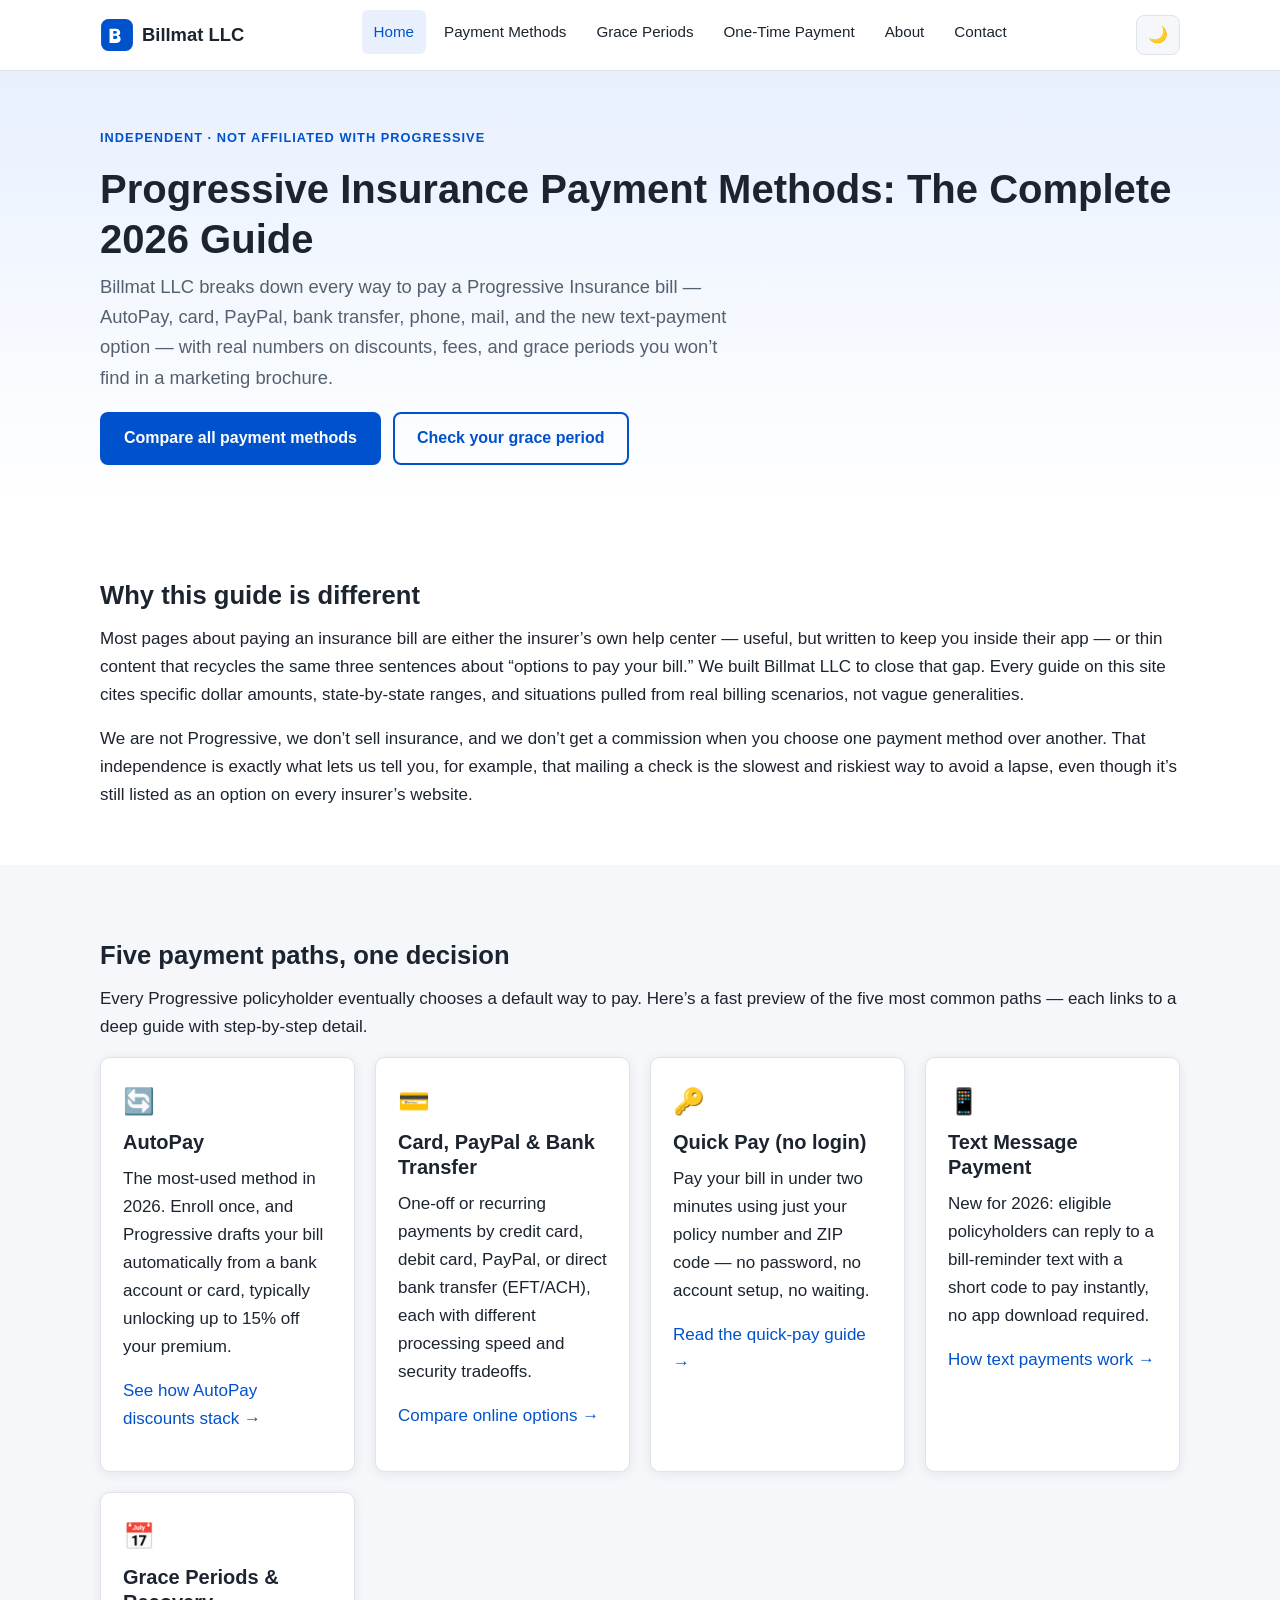
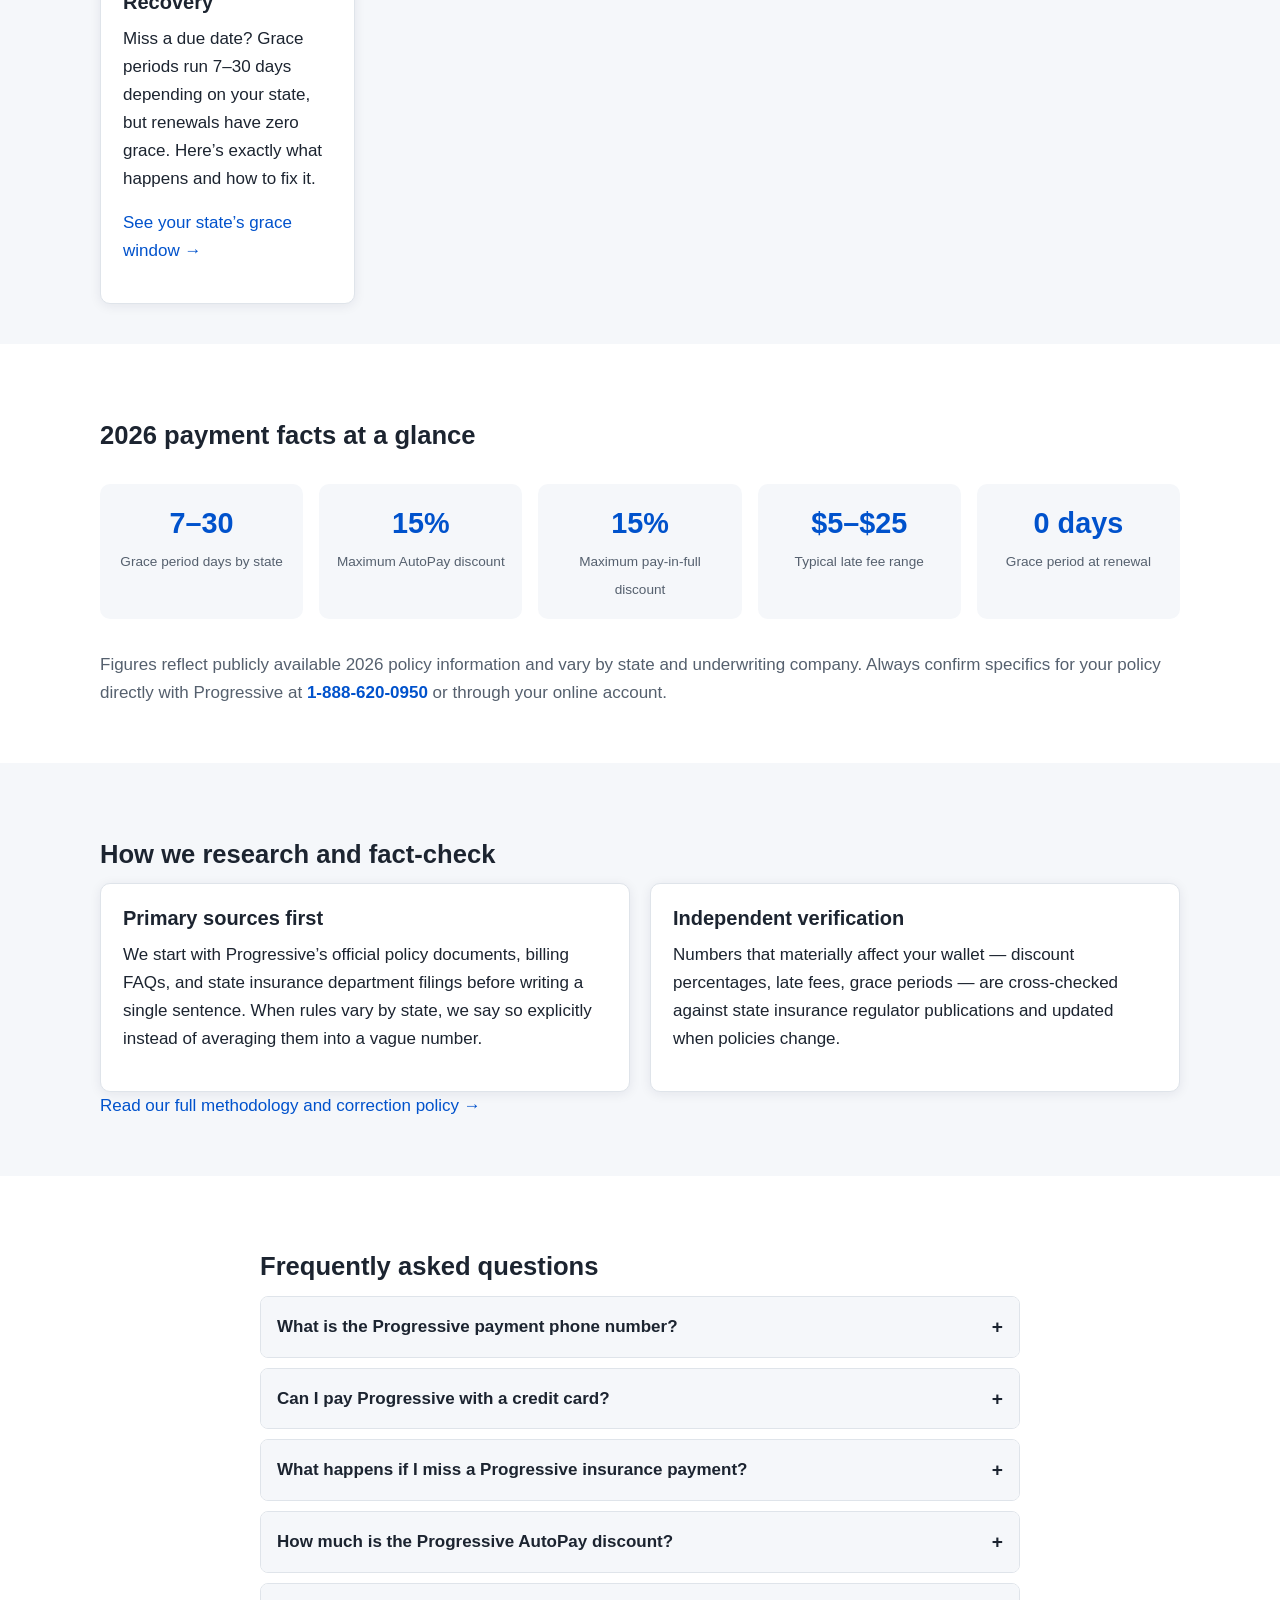
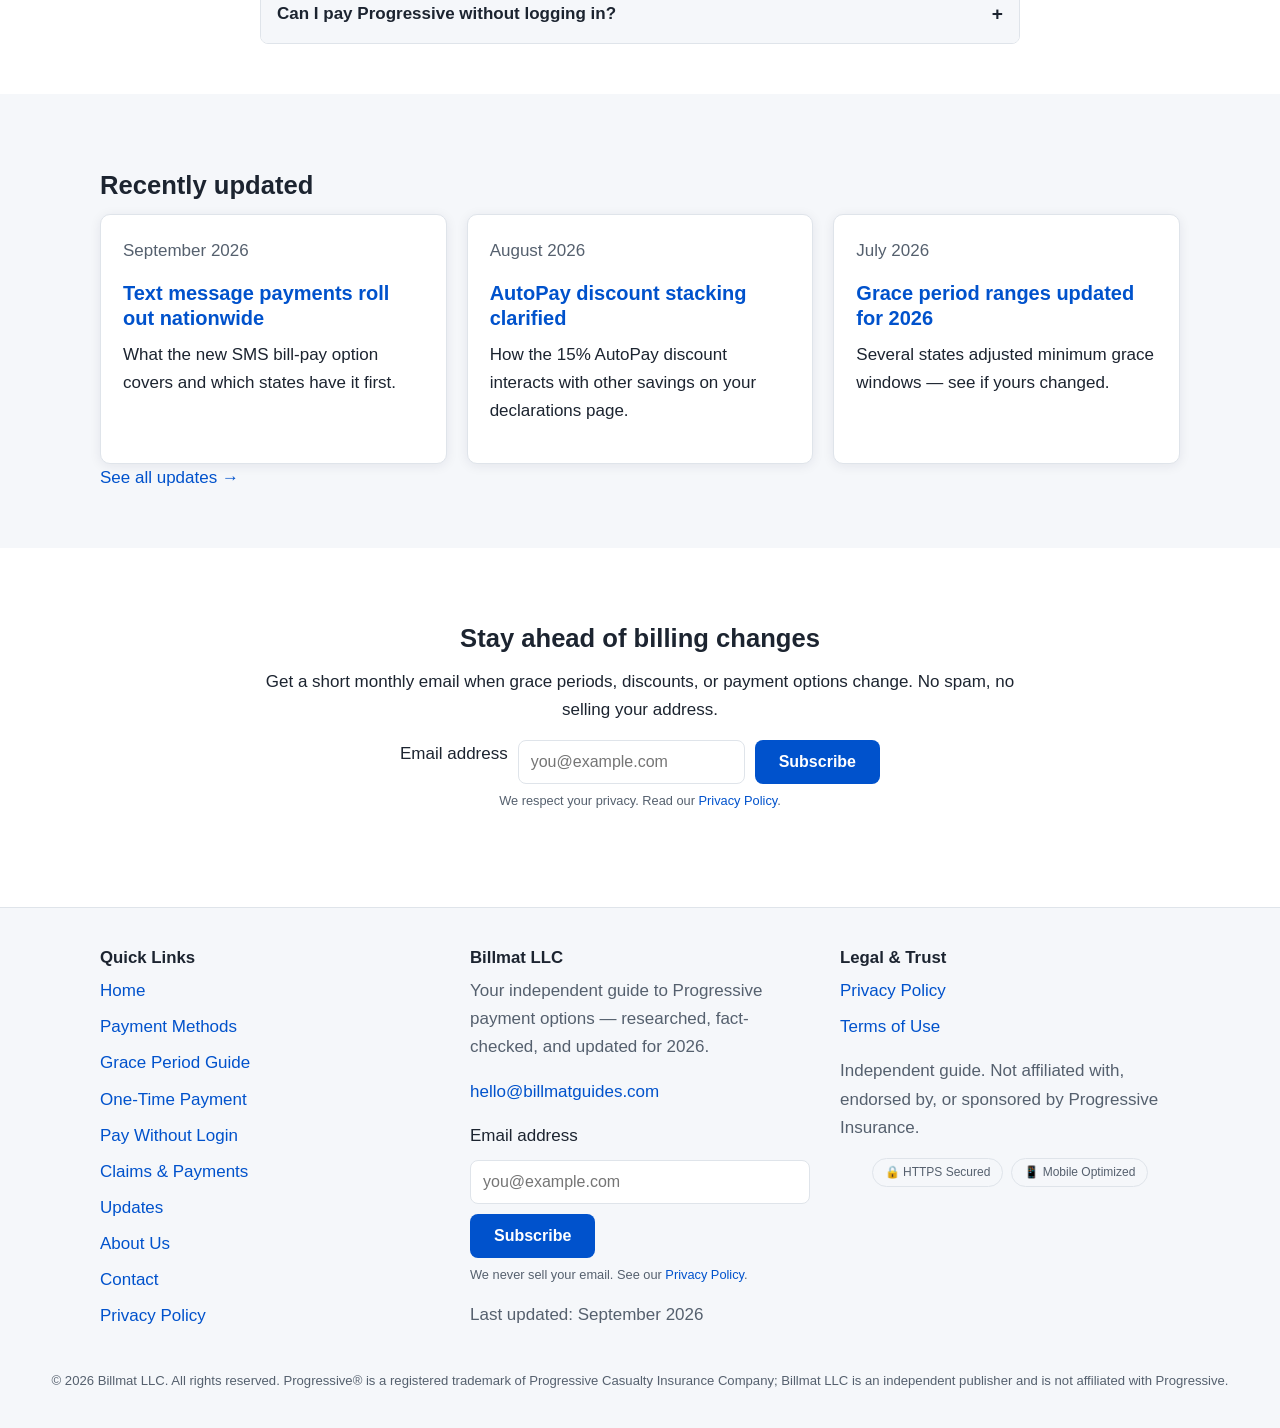
==== index.html @ 4167ed60 "Add complete 10-page Billmat LLC static site with SEO, schema, and interactive tools Co-authored-by:" ====
<!doctype html>
<html lang="en">
<head>
  <meta charset="utf-8">
  <meta name="viewport" content="width=device-width, initial-scale=1">
  <title>Progressive Insurance Payment Methods: Complete 2026 Guide | Billmat LLC</title>
  <meta name="description" content="Independent, fact-checked guide to every way to pay Progressive Insurance: AutoPay, card, PayPal, bank transfer, phone, mail, and text payments.">
  <link rel="canonical" href="https://www.billmatguides.com/">
  <link rel="icon" href="favicon.svg" type="image/svg+xml">
  <meta property="og:title" content="Progressive Insurance Payment Methods: Complete 2026 Guide | Billmat LLC">
  <meta property="og:description" content="Independent, fact-checked guide to every way to pay Progressive Insurance: AutoPay, card, PayPal, bank transfer, phone, mail, and text payments.">
  <meta property="og:type" content="website">
  <meta property="og:url" content="https://www.billmatguides.com/">
  <meta name="twitter:card" content="summary">
  <link rel="stylesheet" href="css/style.css">
  <script type="application/ld+json">
{
  "@context": "https://schema.org",
  "@type": "Organization",
  "name": "Billmat LLC",
  "url": "https://www.billmatguides.com/",
  "logo": "https://www.billmatguides.com/images/logo.svg",
  "description": "Billmat LLC publishes independent, fact-checked guides to Progressive Insurance payment methods, grace periods, and billing policy.",
  "sameAs": []
}
</script>
<script type="application/ld+json">
{
  "@context": "https://schema.org",
  "@type": "WebSite",
  "name": "Billmat LLC Progressive Payment Guides",
  "url": "https://www.billmatguides.com/"
}
</script>
</head>
<body><a class="skip-link" href="#main">Skip to main content</a>
  <header class="site-header">
    <div class="nav-wrap">
      <a class="brand" href="index.html">
        <img class="logo-mark" src="images/logo.svg" alt="Billmat LLC logo" width="34" height="34">
        Billmat LLC
      </a>
      <input type="checkbox" id="nav-toggle">
      <label for="nav-toggle" class="nav-toggle-label" aria-label="Toggle navigation"><span></span></label>
      <nav class="primary-nav" aria-label="Primary">
        <ul>
            <li><a href="index.html" aria-current="page">Home</a></li>
            <li><a href="payment-methods.html">Payment Methods</a></li>
            <li><a href="grace-periods.html">Grace Periods</a></li>
            <li><a href="one-time-payment.html">One-Time Payment</a></li>
            <li><a href="about-us.html">About</a></li>
            <li><a href="contact-us.html">Contact</a></li>
        </ul>
      </nav>
      <div class="nav-actions">
        <button id="theme-toggle" class="theme-toggle" aria-pressed="false" aria-label="Toggle dark mode">🌙</button>
      </div>
    </div>
  </header>
  <main id="main">
    <section class="hero">
      <div class="container">
        <p class="eyebrow">Independent &middot; Not affiliated with Progressive</p>
        <h1>Progressive Insurance Payment Methods: The Complete 2026 Guide</h1>
        <p class="lede">Billmat LLC breaks down every way to pay a Progressive Insurance bill &mdash; AutoPay, card, PayPal, bank transfer, phone, mail, and the new text-payment option &mdash; with real numbers on discounts, fees, and grace periods you won&rsquo;t find in a marketing brochure.</p>
        <div class="hero-ctas">
          <a class="btn btn-primary" href="payment-methods.html">Compare all payment methods</a>
          <a class="btn btn-outline" href="grace-periods.html">Check your grace period</a>
        </div>
      </div>
    </section>

    <section>
      <div class="container">
        <h2>Why this guide is different</h2>
        <p>Most pages about paying an insurance bill are either the insurer&rsquo;s own help center &mdash; useful, but written to keep you inside their app &mdash; or thin content that recycles the same three sentences about &ldquo;options to pay your bill.&rdquo; We built Billmat LLC to close that gap. Every guide on this site cites specific dollar amounts, state-by-state ranges, and situations pulled from real billing scenarios, not vague generalities.</p>
        <p>We are not Progressive, we don&rsquo;t sell insurance, and we don&rsquo;t get a commission when you choose one payment method over another. That independence is exactly what lets us tell you, for example, that mailing a check is the slowest and riskiest way to avoid a lapse, even though it&rsquo;s still listed as an option on every insurer&rsquo;s website.</p>
      </div>
    </section>

    <section class="alt">
      <div class="container">
        <h2>Five payment paths, one decision</h2>
        <p>Every Progressive policyholder eventually chooses a default way to pay. Here&rsquo;s a fast preview of the five most common paths &mdash; each links to a deep guide with step-by-step detail.</p>
        <div class="grid grid-3">
          <div class="card">
            <div class="icon">🔄</div>
            <h3>AutoPay</h3>
            <p>The most-used method in 2026. Enroll once, and Progressive drafts your bill automatically from a bank account or card, typically unlocking up to 15% off your premium.</p>
            <p><a href="payment-methods.html#autopay">See how AutoPay discounts stack &rarr;</a></p>
          </div>
          <div class="card">
            <div class="icon">💳</div>
            <h3>Card, PayPal &amp; Bank Transfer</h3>
            <p>One-off or recurring payments by credit card, debit card, PayPal, or direct bank transfer (EFT/ACH), each with different processing speed and security tradeoffs.</p>
            <p><a href="payment-methods.html#online">Compare online options &rarr;</a></p>
          </div>
          <div class="card">
            <div class="icon">🔑</div>
            <h3>Quick Pay (no login)</h3>
            <p>Pay your bill in under two minutes using just your policy number and ZIP code &mdash; no password, no account setup, no waiting.</p>
            <p><a href="pay-without-login.html">Read the quick-pay guide &rarr;</a></p>
          </div>
          <div class="card">
            <div class="icon">📱</div>
            <h3>Text Message Payment</h3>
            <p>New for 2026: eligible policyholders can reply to a bill-reminder text with a short code to pay instantly, no app download required.</p>
            <p><a href="payment-methods.html#text-payment">How text payments work &rarr;</a></p>
          </div>
          <div class="card">
            <div class="icon">📅</div>
            <h3>Grace Periods &amp; Recovery</h3>
            <p>Miss a due date? Grace periods run 7&ndash;30 days depending on your state, but renewals have zero grace. Here&rsquo;s exactly what happens and how to fix it.</p>
            <p><a href="grace-periods.html">See your state&rsquo;s grace window &rarr;</a></p>
          </div>
        </div>
      </div>
    </section>

    <section>
      <div class="container">
        <h2>2026 payment facts at a glance</h2>
        <div class="stats-strip">
          <div class="stat"><span class="num">7&ndash;30</span><span class="label">Grace period days by state</span></div>
          <div class="stat"><span class="num">15%</span><span class="label">Maximum AutoPay discount</span></div>
          <div class="stat"><span class="num">15%</span><span class="label">Maximum pay-in-full discount</span></div>
          <div class="stat"><span class="num">$5&ndash;$25</span><span class="label">Typical late fee range</span></div>
          <div class="stat"><span class="num">0 days</span><span class="label">Grace period at renewal</span></div>
        </div>
        <p class="text-muted">Figures reflect publicly available 2026 policy information and vary by state and underwriting company. Always confirm specifics for your policy directly with Progressive at <span class="phone-cta">1-888-620-0950</span> or through your online account.</p>
      </div>
    </section>

    <section class="alt">
      <div class="container">
        <h2>How we research and fact-check</h2>
        <div class="grid grid-2">
          <div class="card">
            <h3>Primary sources first</h3>
            <p>We start with Progressive&rsquo;s official policy documents, billing FAQs, and state insurance department filings before writing a single sentence. When rules vary by state, we say so explicitly instead of averaging them into a vague number.</p>
          </div>
          <div class="card">
            <h3>Independent verification</h3>
            <p>Numbers that materially affect your wallet &mdash; discount percentages, late fees, grace periods &mdash; are cross-checked against state insurance regulator publications and updated when policies change.</p>
          </div>
        </div>
        <p><a href="about-us.html">Read our full methodology and correction policy &rarr;</a></p>
      </div>
    </section>

    <section>
      <div class="container prose">
        <h2>Frequently asked questions</h2>
        <div class="faq-accordion">
          <details class="accordion-item">
            <summary>What is the Progressive payment phone number?</summary>
            <div class="accordion-body"><p>You can pay by phone using Progressive&rsquo;s automated system or a live agent at <span class="phone-cta">1-888-620-0950</span>, available 24/7 for automated payments. Have your policy number and payment method ready.</p></div>
          </details>
          <details class="accordion-item">
            <summary>Can I pay Progressive with a credit card?</summary>
            <div class="accordion-body"><p>Yes. Progressive accepts credit card, debit card, PayPal, and direct bank transfer online, through the mobile app, or by phone. See our <a href="payment-methods.html">full payment methods guide</a> for processing times and any fees.</p></div>
          </details>
          <details class="accordion-item">
            <summary>What happens if I miss a Progressive insurance payment?</summary>
            <div class="accordion-body"><p>You enter a grace period that ranges from 7 to 30 days depending on your state. If you pay before it ends, your coverage continues uninterrupted. If not, your policy can be cancelled and you may owe a reinstatement fee. Full detail is in our <a href="grace-periods.html">grace period guide</a>.</p></div>
          </details>
          <details class="accordion-item">
            <summary>How much is the Progressive AutoPay discount?</summary>
            <div class="accordion-body"><p>AutoPay can save up to 15% depending on your state and policy, and it can stack with other administrative discounts. See the <a href="payment-methods.html#autopay">AutoPay section</a> of our payment methods guide for a full breakdown.</p></div>
          </details>
          <details class="accordion-item">
            <summary>Can I pay Progressive without logging in?</summary>
            <div class="accordion-body"><p>Yes &mdash; Progressive&rsquo;s Quick Pay tool lets you pay with just your policy number and ZIP code. We cover the exact steps, security considerations, and when to use it instead of your full account in our <a href="pay-without-login.html">quick pay guide</a>.</p></div>
          </details>
        </div>
      </div>
    </section>

    <section class="alt">
      <div class="container">
        <h2>Recently updated</h2>
        <div class="grid grid-3">
          <div class="card">
            <p class="text-muted">September 2026</p>
            <h3><a href="updates.html#text-payments">Text message payments roll out nationwide</a></h3>
            <p>What the new SMS bill-pay option covers and which states have it first.</p>
          </div>
          <div class="card">
            <p class="text-muted">August 2026</p>
            <h3><a href="updates.html#autopay-stacking">AutoPay discount stacking clarified</a></h3>
            <p>How the 15% AutoPay discount interacts with other savings on your declarations page.</p>
          </div>
          <div class="card">
            <p class="text-muted">July 2026</p>
            <h3><a href="updates.html#grace-period-2026">Grace period ranges updated for 2026</a></h3>
            <p>Several states adjusted minimum grace windows &mdash; see if yours changed.</p>
          </div>
        </div>
        <p><a href="updates.html">See all updates &rarr;</a></p>
      </div>
    </section>

    <section>
      <div class="container prose center">
        <h2>Stay ahead of billing changes</h2>
        <p>Get a short monthly email when grace periods, discounts, or payment options change. No spam, no selling your address.</p>
        <form class="newsletter-form center" data-noop-form style="margin: 0 auto; justify-content:center;" aria-label="Newsletter signup">
          <label class="visually-hidden" for="main-email">Email address</label>
          <input type="email" id="main-email" name="email" placeholder="you@example.com" required>
          <button type="submit" class="btn btn-primary">Subscribe</button>
        </form>
        <p class="form-success" role="status">Thanks &mdash; check your inbox to confirm your subscription.</p>
        <p class="form-note">We respect your privacy. Read our <a href="privacy-policy.html">Privacy Policy</a>.</p>
      </div>
    </section>
  </main>
  <footer class="site-footer">
    <div class="footer-grid">
      <div>
        <h4>Quick Links</h4>
        <ul>
          <li><a href="index.html">Home</a></li>
          <li><a href="payment-methods.html">Payment Methods</a></li>
          <li><a href="grace-periods.html">Grace Period Guide</a></li>
          <li><a href="one-time-payment.html">One-Time Payment</a></li>
          <li><a href="pay-without-login.html">Pay Without Login</a></li>
          <li><a href="claims-and-payments.html">Claims &amp; Payments</a></li>
          <li><a href="updates.html">Updates</a></li>
          <li><a href="about-us.html">About Us</a></li>
          <li><a href="contact-us.html">Contact</a></li>
          <li><a href="privacy-policy.html">Privacy Policy</a></li>
        </ul>
      </div>
      <div>
        <h4>Billmat LLC</h4>
        <p class="text-muted">Your independent guide to Progressive payment options — researched, fact-checked, and updated for 2026.</p>
        <p><a href="mailto:hello@billmatguides.com">hello@billmatguides.com</a></p>
        <form class="newsletter-form" data-noop-form aria-label="Newsletter signup">
          <label class="visually-hidden" for="footer-email">Email address</label>
          <input type="email" id="footer-email" name="email" placeholder="you@example.com" required>
          <button type="submit" class="btn btn-primary">Subscribe</button>
        </form>
        <p class="form-note">We never sell your email. See our <a href="privacy-policy.html">Privacy Policy</a>.</p>
        <p class="text-muted" style="margin-top:10px;">Last updated: September 2026</p>
      </div>
      <div>
        <h4>Legal &amp; Trust</h4>
        <ul>
          <li><a href="privacy-policy.html">Privacy Policy</a></li>
          <li><a href="privacy-policy.html#terms">Terms of Use</a></li>
        </ul>
        <p class="text-muted">Independent guide. Not affiliated with, endorsed by, or sponsored by Progressive Insurance.</p>
        <div class="badges">
          <span class="badge-pill">🔒 HTTPS Secured</span>
          <span class="badge-pill">📱 Mobile Optimized</span>
        </div>
      </div>
    </div>
    <p class="footer-bottom">© <span data-current-year>2026</span> Billmat LLC. All rights reserved. Progressive® is a registered trademark of Progressive Casualty Insurance Company; Billmat LLC is an independent publisher and is not affiliated with Progressive.</p>
  </footer>
  <button id="back-to-top" aria-label="Back to top">↑</button>
  <script src="js/main.js"></script>
</body>
</html>
---- css/style.css ----
/* =========================================================
   Billmat LLC — Progressive Payment Guides
   Shared stylesheet for all pages.
   ========================================================= */

:root {
  --color-primary: #0052CC;
  --color-primary-dark: #003d99;
  --color-primary-light: #e8f0fe;
  --color-text: #1c2430;
  --color-text-muted: #55606e;
  --color-border: #dfe4ea;
  --color-bg: #ffffff;
  --color-bg-alt: #f5f7fa;
  --color-success: #1a7f37;
  --color-warning: #b25e00;
  --color-danger: #c9302c;
  --font-body: 'Segoe UI', 'Helvetica Neue', Arial, sans-serif;
  --max-width: 800px;
  --radius: 10px;
  --shadow: 0 2px 12px rgba(20, 30, 60, 0.08);
}

[data-theme="dark"] {
  --color-text: #eef1f5;
  --color-text-muted: #b7c0cc;
  --color-border: #2e3947;
  --color-bg: #10161f;
  --color-bg-alt: #182230;
  --color-primary-light: #17253f;
}

* { box-sizing: border-box; }

html { scroll-behavior: smooth; }

body {
  margin: 0;
  font-family: var(--font-body);
  color: var(--color-text);
  background: var(--color-bg);
  line-height: 1.65;
  font-size: 17px;
  transition: background 0.2s ease, color 0.2s ease;
}

img, svg { max-width: 100%; display: block; }

a { color: var(--color-primary); text-decoration: none; }
a:hover { text-decoration: underline; }

h1, h2, h3, h4, h5, h6 {
  line-height: 1.25;
  font-weight: 700;
  color: var(--color-text);
}
h1 { font-size: clamp(1.8rem, 4vw, 2.5rem); margin: 0 0 0.5rem; }
h2 { font-size: 1.6rem; margin: 2.2rem 0 0.8rem; }
h3 { font-size: 1.25rem; margin: 1.6rem 0 0.6rem; }
h4 { font-size: 1.05rem; margin: 1.2rem 0 0.5rem; }

p { margin: 0 0 1rem; }
ul, ol { margin: 0 0 1rem; padding-left: 1.4rem; }
li { margin-bottom: 0.35rem; }

.container {
  width: 100%;
  max-width: 1120px;
  margin: 0 auto;
  padding: 0 20px;
}

.prose {
  max-width: var(--max-width);
  margin: 0 auto;
}

/* Skip link */
.skip-link {
  position: absolute;
  left: -999px;
  top: 0;
  background: var(--color-primary);
  color: #fff;
  padding: 10px 16px;
  z-index: 1000;
}
.skip-link:focus { left: 10px; top: 10px; }

/* ---------- Header ---------- */
header.site-header {
  position: sticky;
  top: 0;
  z-index: 100;
  background: var(--color-bg);
  border-bottom: 1px solid var(--color-border);
}
.nav-wrap {
  display: flex;
  align-items: center;
  justify-content: space-between;
  padding: 10px 20px;
  max-width: 1120px;
  margin: 0 auto;
  gap: 16px;
}
.brand {
  display: flex;
  align-items: center;
  gap: 8px;
  font-weight: 800;
  font-size: 1.15rem;
  color: var(--color-text);
}
.brand:hover { text-decoration: none; }
.brand .logo-mark {
  width: 34px;
  height: 34px;
}

nav.primary-nav ul {
  list-style: none;
  display: flex;
  gap: 6px;
  margin: 0;
  padding: 0;
  flex-wrap: wrap;
}
nav.primary-nav a {
  display: inline-block;
  padding: 10px 12px;
  min-height: 44px;
  line-height: 24px;
  color: var(--color-text);
  border-radius: 6px;
  font-size: 0.95rem;
}
nav.primary-nav a:hover, nav.primary-nav a[aria-current="page"] {
  background: var(--color-primary-light);
  color: var(--color-primary);
  text-decoration: none;
}
.nav-actions { display: flex; align-items: center; gap: 10px; }

#nav-toggle { display: none; }
.nav-toggle-label {
  display: none;
  cursor: pointer;
  padding: 8px;
  min-height: 44px;
  min-width: 44px;
  align-items: center;
  justify-content: center;
}
.nav-toggle-label span, .nav-toggle-label span::before, .nav-toggle-label span::after {
  content: "";
  display: block;
  width: 24px;
  height: 2px;
  background: var(--color-text);
  position: relative;
  transition: 0.2s;
}
.nav-toggle-label span::before { position: absolute; top: -8px; }
.nav-toggle-label span::after { position: absolute; top: 8px; }

.theme-toggle {
  border: 1px solid var(--color-border);
  background: var(--color-bg-alt);
  border-radius: 8px;
  min-height: 40px;
  min-width: 44px;
  cursor: pointer;
  font-size: 1rem;
}

/* ---------- Buttons ---------- */
.btn {
  display: inline-block;
  min-height: 44px;
  padding: 11px 22px;
  border-radius: 8px;
  font-weight: 600;
  border: 2px solid transparent;
  cursor: pointer;
  font-size: 1rem;
}
.btn-primary { background: var(--color-primary); color: #fff; }
.btn-primary:hover { background: var(--color-primary-dark); text-decoration: none; }
.btn-outline { background: transparent; border-color: var(--color-primary); color: var(--color-primary); }
.btn-outline:hover { background: var(--color-primary-light); text-decoration: none; }
.btn-block { display: block; width: 100%; text-align: center; }

/* ---------- Hero ---------- */
.hero {
  background: linear-gradient(180deg, var(--color-primary-light) 0%, var(--color-bg) 100%);
  padding: 56px 0 40px;
}
.hero .eyebrow {
  text-transform: uppercase;
  letter-spacing: 0.08em;
  font-size: 0.8rem;
  font-weight: 700;
  color: var(--color-primary);
}
.hero p.lede { font-size: 1.15rem; color: var(--color-text-muted); max-width: 640px; }
.hero-ctas { display: flex; gap: 12px; flex-wrap: wrap; margin-top: 1.2rem; }

/* ---------- Cards / Grids ---------- */
.grid { display: grid; gap: 20px; }
.grid-3 { grid-template-columns: repeat(auto-fit, minmax(240px, 1fr)); }
.grid-2 { grid-template-columns: repeat(auto-fit, minmax(300px, 1fr)); }

.card {
  background: var(--color-bg);
  border: 1px solid var(--color-border);
  border-radius: var(--radius);
  padding: 22px;
  box-shadow: var(--shadow);
}
.card h3 { margin-top: 0; }
.card .icon { font-size: 1.6rem; margin-bottom: 8px; }

.stats-strip {
  display: grid;
  grid-template-columns: repeat(auto-fit, minmax(150px, 1fr));
  gap: 16px;
  margin: 2rem 0;
}
.stat { text-align: center; padding: 16px; background: var(--color-bg-alt); border-radius: var(--radius); }
.stat .num { font-size: 1.8rem; font-weight: 800; color: var(--color-primary); display: block; }
.stat .label { font-size: 0.85rem; color: var(--color-text-muted); }

/* ---------- Sections ---------- */
section { padding: 40px 0; }
section.alt { background: var(--color-bg-alt); }

/* ---------- Tables ---------- */
.table-wrap { overflow-x: auto; margin: 1.2rem 0; }
table {
  width: 100%;
  border-collapse: collapse;
  min-width: 560px;
  background: var(--color-bg);
}
th, td {
  border: 1px solid var(--color-border);
  padding: 10px 12px;
  text-align: left;
  vertical-align: top;
}
th {
  background: var(--color-bg-alt);
  cursor: pointer;
  user-select: none;
  position: relative;
}
th.sortable::after { content: " \25C5\25BF"; font-size: 0.7em; color: var(--color-text-muted); }
tbody tr:nth-child(even) { background: var(--color-bg-alt); }

/* ---------- Breadcrumbs ---------- */
.breadcrumbs {
  font-size: 0.85rem;
  color: var(--color-text-muted);
  padding: 14px 0 0;
}
.breadcrumbs a { color: var(--color-text-muted); }
.breadcrumbs .sep { margin: 0 6px; }

/* ---------- Layout with TOC ---------- */
.page-layout {
  display: grid;
  grid-template-columns: 240px 1fr;
  gap: 40px;
  align-items: start;
}
.toc {
  position: sticky;
  top: 90px;
  background: var(--color-bg-alt);
  border: 1px solid var(--color-border);
  border-radius: var(--radius);
  padding: 16px;
  font-size: 0.9rem;
}
.toc h2 { margin-top: 0; font-size: 1rem; }
.toc ul { list-style: none; padding-left: 0; margin: 0; }
.toc li { margin-bottom: 8px; }

@media (max-width: 900px) {
  .page-layout { grid-template-columns: 1fr; }
  .toc { position: static; }
}

/* ---------- FAQ Accordion ---------- */
.accordion-item { border: 1px solid var(--color-border); border-radius: 8px; margin-bottom: 10px; overflow: hidden; }
.accordion-item summary {
  cursor: pointer;
  padding: 14px 16px;
  min-height: 44px;
  font-weight: 600;
  list-style: none;
  display: flex;
  justify-content: space-between;
  align-items: center;
  background: var(--color-bg-alt);
}
.accordion-item summary::-webkit-details-marker { display: none; }
.accordion-item summary::after { content: "+"; font-size: 1.2rem; }
.accordion-item[open] summary::after { content: "\2212"; }
.accordion-item .accordion-body { padding: 14px 16px; }

/* ---------- Calculator ---------- */
.calc-box {
  background: var(--color-bg);
  border: 1px solid var(--color-border);
  border-radius: var(--radius);
  padding: 24px;
  box-shadow: var(--shadow);
}
.calc-box label { display: block; font-weight: 600; margin-bottom: 6px; }
.calc-box input, .calc-box select {
  width: 100%;
  min-height: 44px;
  padding: 8px 10px;
  border: 1px solid var(--color-border);
  border-radius: 8px;
  font-size: 1rem;
  margin-bottom: 16px;
  background: var(--color-bg);
  color: var(--color-text);
}
.calc-results { display: grid; grid-template-columns: repeat(auto-fit, minmax(180px,1fr)); gap: 14px; margin-top: 10px; }
.calc-results .result-card { background: var(--color-primary-light); border-radius: 8px; padding: 14px; }
.calc-results .result-card .amount { font-size: 1.4rem; font-weight: 800; color: var(--color-primary-dark); }
.calc-results .result-card.best { outline: 2px solid var(--color-success); }
.calc-results .result-card .badge { display:inline-block; background: var(--color-success); color:#fff; font-size:0.7rem; padding:2px 8px; border-radius:10px; margin-bottom:6px; }

/* ---------- Decision tree ---------- */
.decision-tree fieldset { border: 1px solid var(--color-border); border-radius: 8px; padding: 14px; margin-bottom: 14px; }
.decision-tree legend { font-weight: 700; padding: 0 6px; }
.decision-tree label { display: flex; gap: 8px; align-items: center; margin-bottom: 8px; font-weight: 400; }
#decision-result { margin-top: 16px; padding: 16px; border-radius: 8px; background: var(--color-primary-light); display: none; }
#decision-result.show { display: block; }

/* ---------- Grace checker ---------- */
#grace-result { margin-top: 14px; padding: 14px; border-radius: 8px; background: var(--color-bg-alt); display:none; }
#grace-result.show { display: block; }

/* ---------- Timeline ---------- */
.timeline { display: flex; flex-wrap: wrap; gap: 12px; margin: 1.5rem 0; }
.timeline .step {
  flex: 1 1 180px;
  background: var(--color-bg-alt);
  border-left: 4px solid var(--color-primary);
  padding: 14px;
  border-radius: 8px;
}
.timeline .step.danger { border-left-color: var(--color-danger); }
.timeline .step.warning { border-left-color: var(--color-warning); }
.timeline .step .step-title { font-weight: 700; margin-bottom: 4px; }

/* ---------- Callouts ---------- */
.callout {
  border-left: 4px solid var(--color-primary);
  background: var(--color-primary-light);
  padding: 14px 16px;
  border-radius: 0 8px 8px 0;
  margin: 1.2rem 0;
}
.callout.warning { border-left-color: var(--color-warning); background: #fdf3e2; }
[data-theme="dark"] .callout.warning { background: #3a2b0f; }
.callout.danger { border-left-color: var(--color-danger); background: #fbe9e7; }
[data-theme="dark"] .callout.danger { background: #3a1a17; }

/* ---------- Related / prev-next ---------- */
.related-articles { margin-top: 3rem; }
.prev-next {
  display: flex;
  justify-content: space-between;
  gap: 16px;
  margin-top: 2.5rem;
  flex-wrap: wrap;
}
.prev-next a {
  flex: 1 1 200px;
  border: 1px solid var(--color-border);
  border-radius: 8px;
  padding: 14px;
}
.prev-next .dir { font-size: 0.8rem; color: var(--color-text-muted); display:block; }

/* ---------- Back to top ---------- */
#back-to-top {
  position: fixed;
  right: 20px;
  bottom: 20px;
  min-width: 44px;
  min-height: 44px;
  border-radius: 50%;
  background: var(--color-primary);
  color: #fff;
  border: none;
  cursor: pointer;
  display: none;
  font-size: 1.2rem;
  box-shadow: var(--shadow);
  z-index: 90;
}
#back-to-top.show { display: block; }

/* ---------- Newsletter ---------- */
.newsletter-form { display: flex; gap: 10px; flex-wrap: wrap; max-width: 480px; }
.newsletter-form input[type="email"] {
  flex: 1 1 220px;
  min-height: 44px;
  padding: 8px 12px;
  border: 1px solid var(--color-border);
  border-radius: 8px;
  font-size: 1rem;
}
.form-note { font-size: 0.8rem; color: var(--color-text-muted); margin-top: 6px; }
.form-success { color: var(--color-success); font-weight: 600; margin-top: 10px; display: none; }
.form-success.show { display: block; }

/* ---------- Contact form ---------- */
.contact-form label { display: block; font-weight: 600; margin-bottom: 6px; margin-top: 14px; }
.contact-form input, .contact-form select, .contact-form textarea {
  width: 100%;
  min-height: 44px;
  padding: 8px 12px;
  border: 1px solid var(--color-border);
  border-radius: 8px;
  font-size: 1rem;
  font-family: inherit;
  background: var(--color-bg);
  color: var(--color-text);
}
.contact-form textarea { min-height: 120px; }

/* ---------- Footer ---------- */
footer.site-footer {
  background: var(--color-bg-alt);
  border-top: 1px solid var(--color-border);
  padding: 40px 0 20px;
  margin-top: 40px;
}
.footer-grid {
  display: grid;
  grid-template-columns: repeat(auto-fit, minmax(220px, 1fr));
  gap: 30px;
  max-width: 1120px;
  margin: 0 auto;
  padding: 0 20px;
}
.footer-grid h4 { margin-top: 0; }
.footer-grid ul { list-style: none; padding: 0; }
.footer-grid li { margin-bottom: 8px; }
.footer-bottom {
  text-align: center;
  font-size: 0.82rem;
  color: var(--color-text-muted);
  margin-top: 24px;
  padding: 0 20px;
}
.badges { display: flex; gap: 8px; justify-content: center; flex-wrap: wrap; margin-top: 10px; }
.badge-pill {
  border: 1px solid var(--color-border);
  border-radius: 999px;
  padding: 4px 12px;
  font-size: 0.75rem;
  color: var(--color-text-muted);
}

/* ---------- Utility ---------- */
.text-muted { color: var(--color-text-muted); }
.mt-0 { margin-top: 0; }
.center { text-align: center; }
.last-updated {
  font-size: 0.85rem;
  color: var(--color-text-muted);
  border: 1px solid var(--color-border);
  border-radius: 6px;
  padding: 6px 10px;
  display: inline-block;
  margin: 0.5rem 0 1.5rem;
}
.phone-cta { font-weight: 700; color: var(--color-primary); white-space: nowrap; }

/* ---------- Responsive nav ---------- */
@media (max-width: 820px) {
  nav.primary-nav {
    position: absolute;
    top: 100%;
    left: 0;
    right: 0;
    background: var(--color-bg);
    border-bottom: 1px solid var(--color-border);
    display: none;
  }
  nav.primary-nav ul { flex-direction: column; padding: 10px 20px; }
  #nav-toggle:checked ~ nav.primary-nav { display: block; }
  .nav-toggle-label { display: flex; }
}

@media (max-width: 600px) {
  .hero-ctas .btn { width: 100%; text-align: center; }
  section { padding: 28px 0; }
}
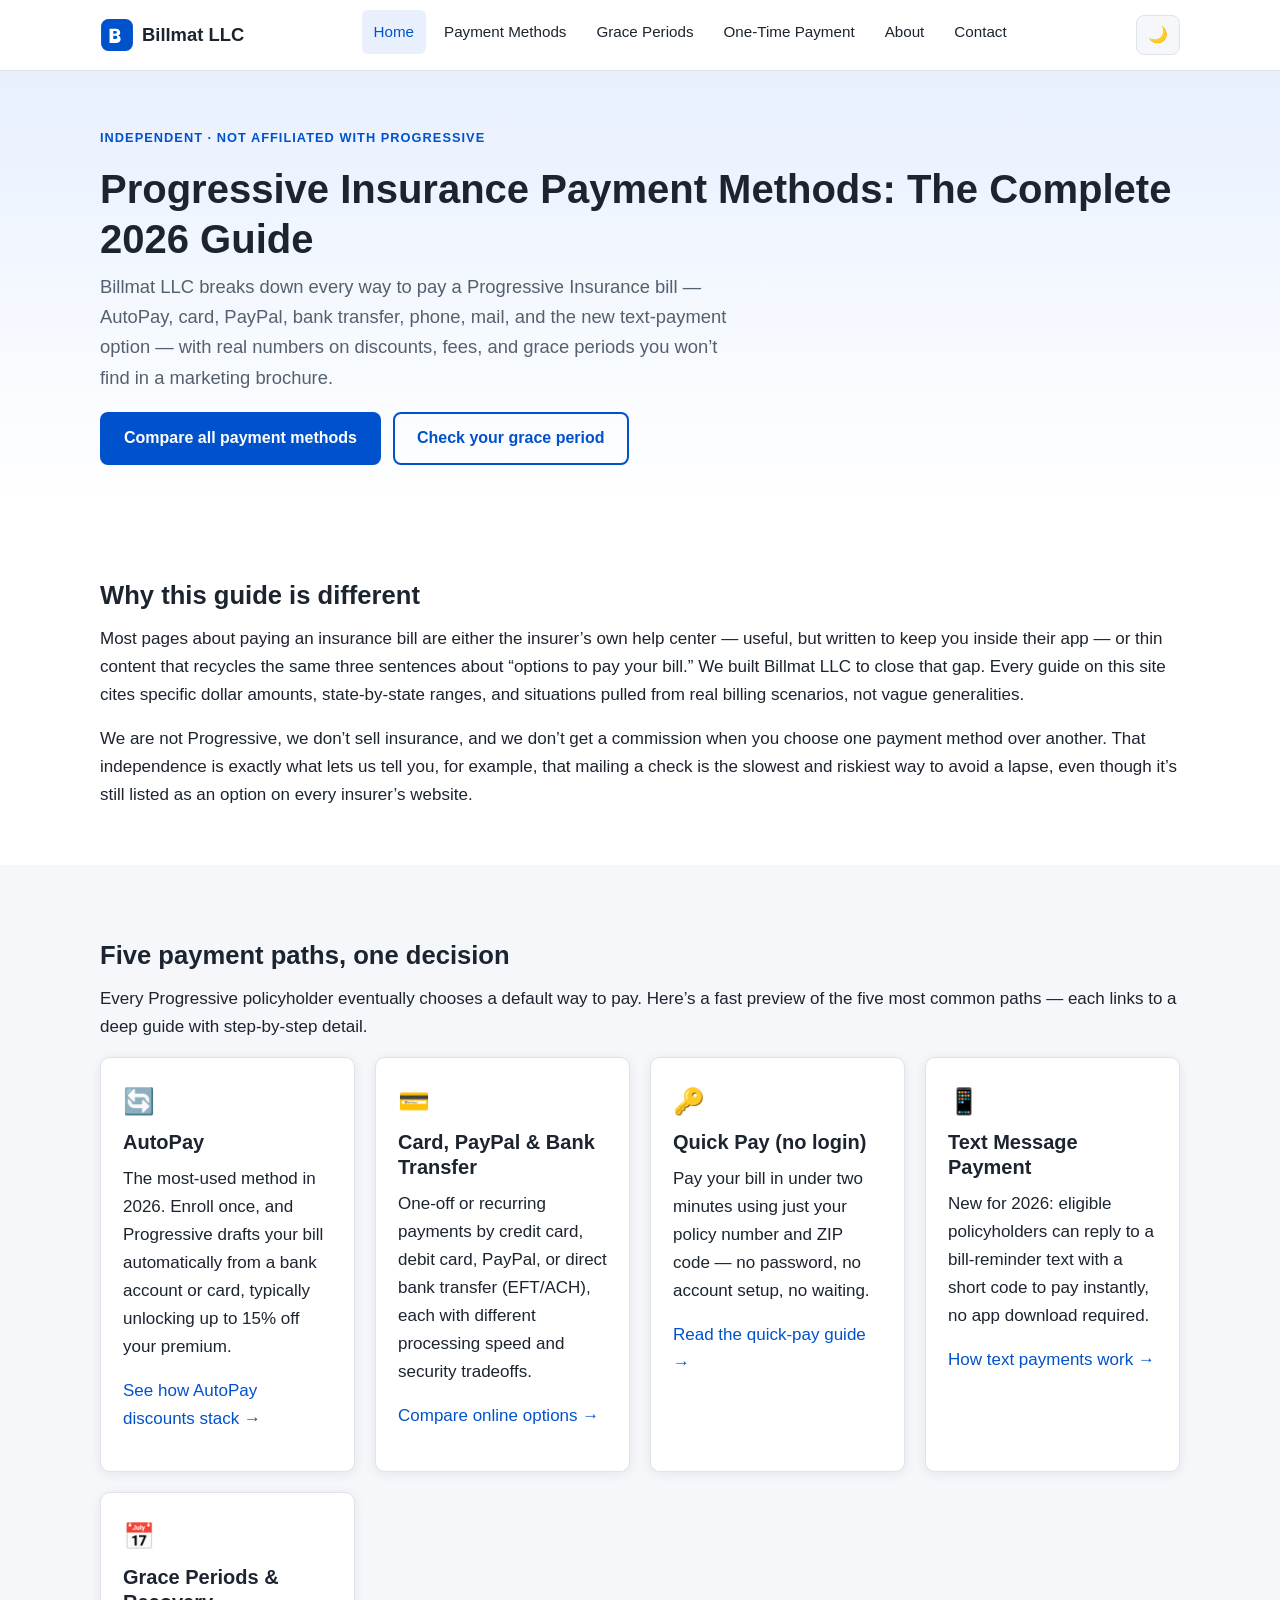
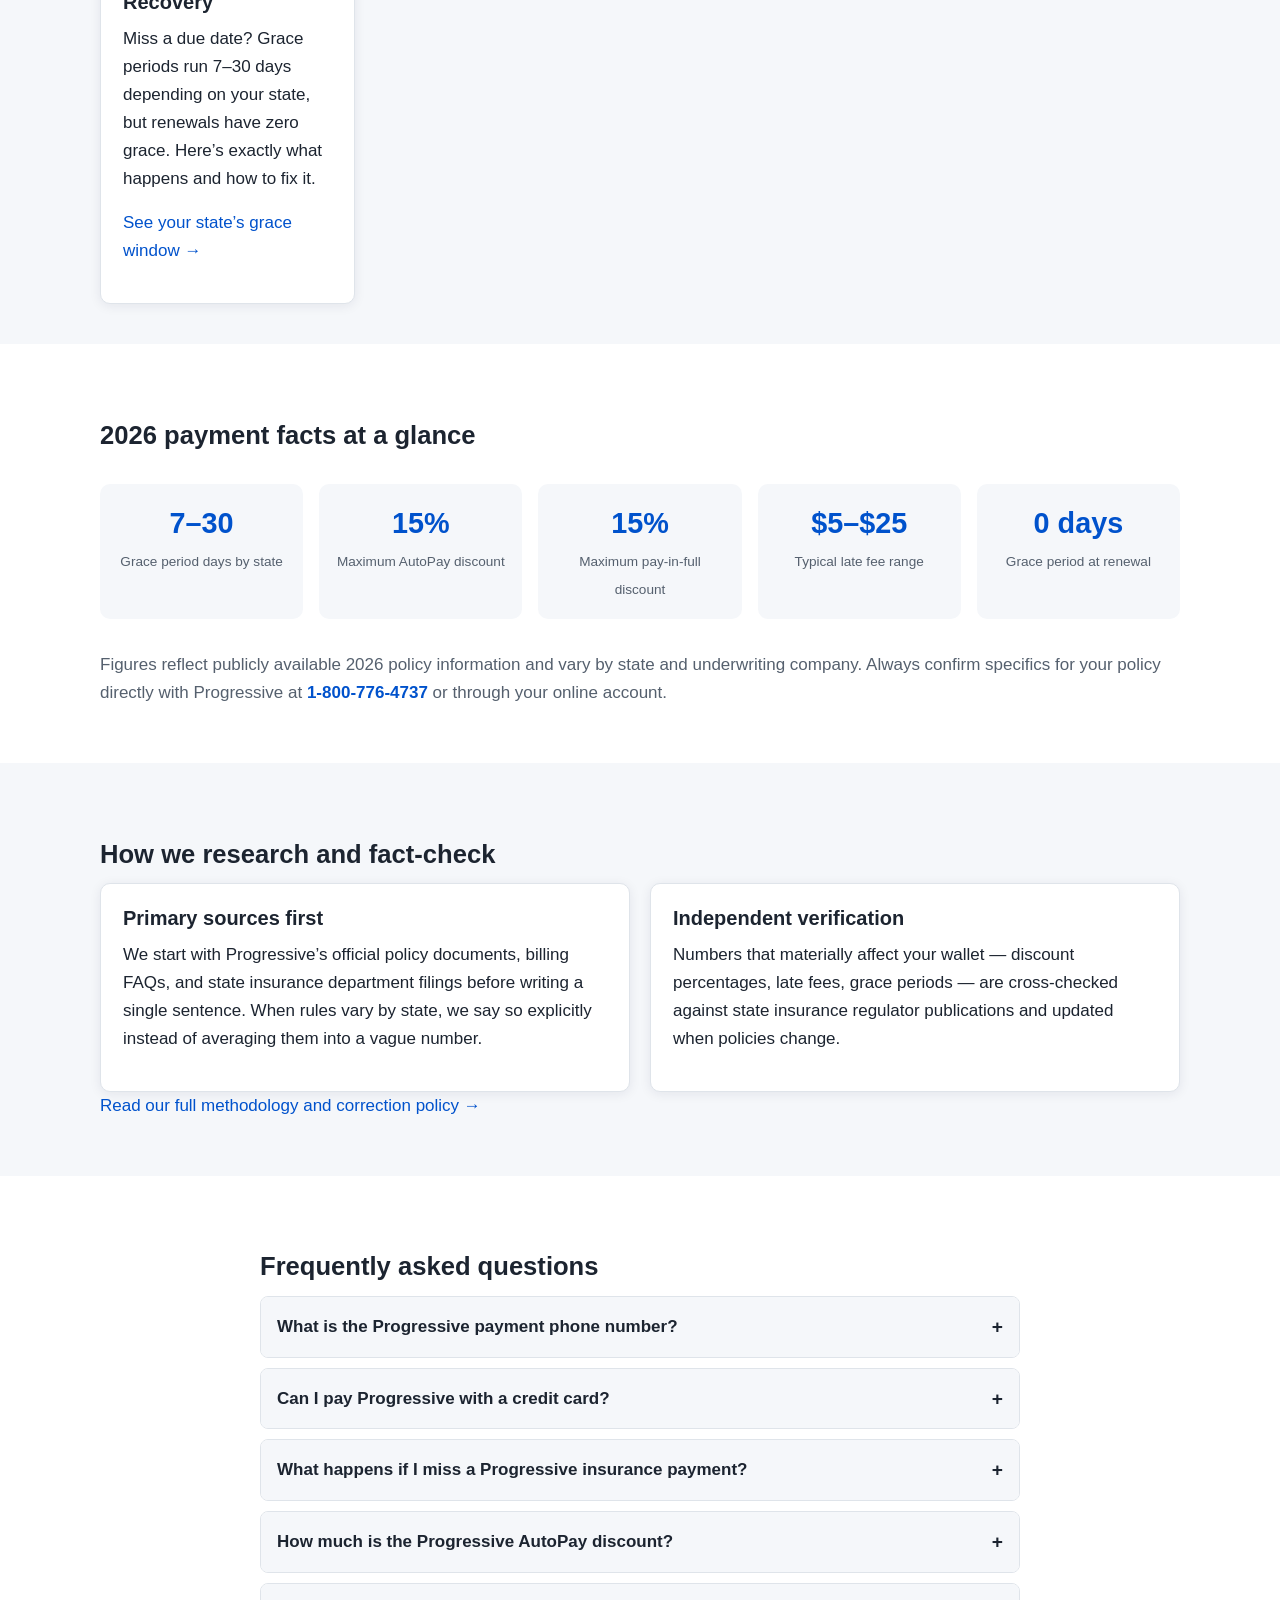
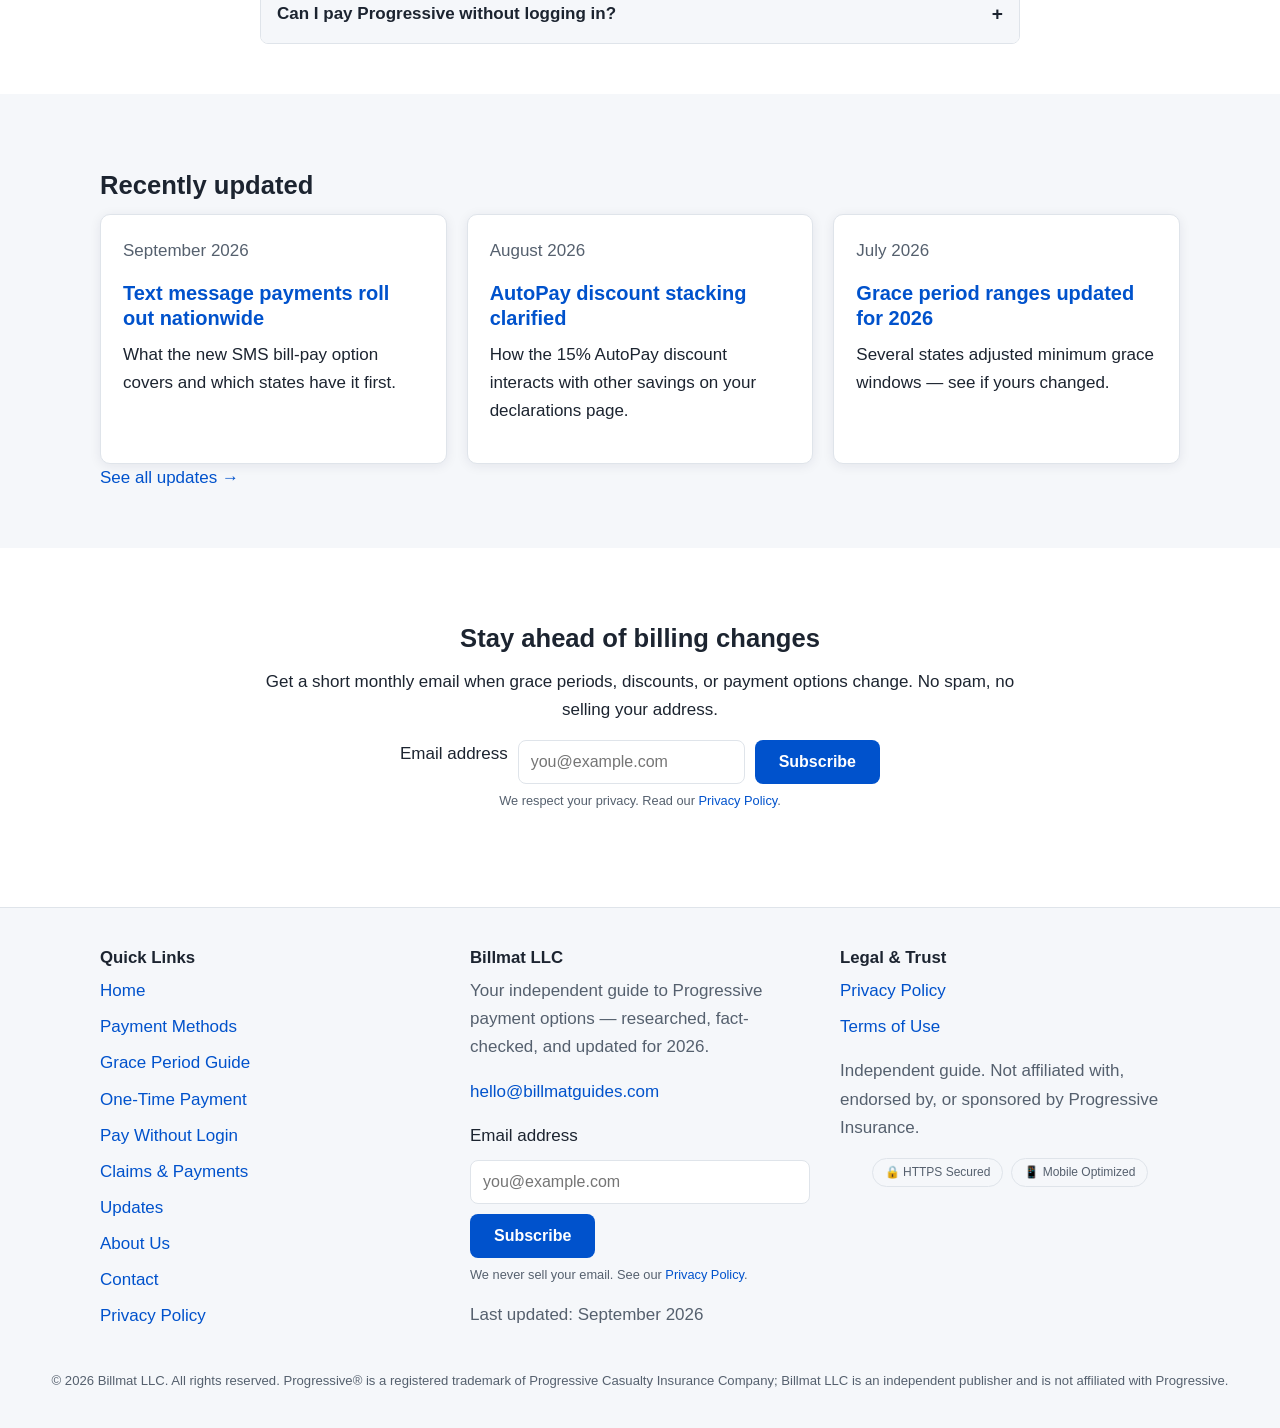
==== commit 727deefe: "Fix unverified phone number and mobile layout issues Co-authored-by: progressiveguide <246358933+pro" ====
--- a/index.html
+++ b/index.html
@@ -5,12 +5,12 @@
   <meta name="viewport" content="width=device-width, initial-scale=1">
   <title>Progressive Insurance Payment Methods: Complete 2026 Guide | Billmat LLC</title>
   <meta name="description" content="Independent, fact-checked guide to every way to pay Progressive Insurance: AutoPay, card, PayPal, bank transfer, phone, mail, and text payments.">
-  <link rel="canonical" href="https://www.billmatguides.com/">
+  <link rel="canonical" href="https://github.com/progressiveguide/progressivequickpay/">
   <link rel="icon" href="favicon.svg" type="image/svg+xml">
   <meta property="og:title" content="Progressive Insurance Payment Methods: Complete 2026 Guide | Billmat LLC">
   <meta property="og:description" content="Independent, fact-checked guide to every way to pay Progressive Insurance: AutoPay, card, PayPal, bank transfer, phone, mail, and text payments.">
   <meta property="og:type" content="website">
-  <meta property="og:url" content="https://www.billmatguides.com/">
+  <meta property="og:url" content="https://github.com/progressiveguide/progressivequickpay/">
   <meta name="twitter:card" content="summary">
   <link rel="stylesheet" href="css/style.css">
   <script type="application/ld+json">
@@ -18,8 +18,8 @@
   "@context": "https://schema.org",
   "@type": "Organization",
   "name": "Billmat LLC",
-  "url": "https://www.billmatguides.com/",
-  "logo": "https://www.billmatguides.com/images/logo.svg",
+  "url": "https://github.com/progressiveguide/progressivequickpay/",
+  "logo": "https://github.com/progressiveguide/progressivequickpay/images/logo.svg",
   "description": "Billmat LLC publishes independent, fact-checked guides to Progressive Insurance payment methods, grace periods, and billing policy.",
   "sameAs": []
 }
@@ -29,7 +29,7 @@
   "@context": "https://schema.org",
   "@type": "WebSite",
   "name": "Billmat LLC Progressive Payment Guides",
-  "url": "https://www.billmatguides.com/"
+  "url": "https://github.com/progressiveguide/progressivequickpay/"
 }
 </script>
 </head>
@@ -127,7 +127,7 @@
           <div class="stat"><span class="num">$5&ndash;$25</span><span class="label">Typical late fee range</span></div>
           <div class="stat"><span class="num">0 days</span><span class="label">Grace period at renewal</span></div>
         </div>
-        <p class="text-muted">Figures reflect publicly available 2026 policy information and vary by state and underwriting company. Always confirm specifics for your policy directly with Progressive at <span class="phone-cta">1-888-620-0950</span> or through your online account.</p>
+        <p class="text-muted">Figures reflect publicly available 2026 policy information and vary by state and underwriting company. Always confirm specifics for your policy directly with Progressive at <span class="phone-cta">1-800-776-4737</span> or through your online account.</p>
       </div>
     </section>
 
@@ -154,7 +154,7 @@
         <div class="faq-accordion">
           <details class="accordion-item">
             <summary>What is the Progressive payment phone number?</summary>
-            <div class="accordion-body"><p>You can pay by phone using Progressive&rsquo;s automated system or a live agent at <span class="phone-cta">1-888-620-0950</span>, available 24/7 for automated payments. Have your policy number and payment method ready.</p></div>
+            <div class="accordion-body"><p>You can pay by phone using Progressive&rsquo;s automated system or a live agent at <span class="phone-cta">1-800-776-4737</span>, available 24/7 for automated payments. Have your policy number and payment method ready.</p></div>
           </details>
           <details class="accordion-item">
             <summary>Can I pay Progressive with a credit card?</summary>
@@ -239,6 +239,7 @@
           <label class="visually-hidden" for="footer-email">Email address</label>
           <input type="email" id="footer-email" name="email" placeholder="you@example.com" required>
           <button type="submit" class="btn btn-primary">Subscribe</button>
+          <p class="form-success" role="status">Thanks — check your inbox to confirm your subscription.</p>
         </form>
         <p class="form-note">We never sell your email. See our <a href="privacy-policy.html">Privacy Policy</a>.</p>
         <p class="text-muted" style="margin-top:10px;">Last updated: September 2026</p>
--- a/css/style.css
+++ b/css/style.css
@@ -124,7 +124,7 @@
   gap: 6px;
   margin: 0;
   padding: 0;
-  flex-wrap: wrap;
+  flex-wrap: nowrap;
 }
 nav.primary-nav a {
   display: inline-block;
@@ -240,7 +240,7 @@
 table {
   width: 100%;
   border-collapse: collapse;
-  min-width: 560px;
+  min-width: 480px;
   background: var(--color-bg);
 }
 th, td {
@@ -488,7 +488,7 @@
 .phone-cta { font-weight: 700; color: var(--color-primary); white-space: nowrap; }
 
 /* ---------- Responsive nav ---------- */
-@media (max-width: 820px) {
+@media (max-width: 960px) {
   nav.primary-nav {
     position: absolute;
     top: 100%;
@@ -506,4 +506,6 @@
 @media (max-width: 600px) {
   .hero-ctas .btn { width: 100%; text-align: center; }
   section { padding: 28px 0; }
-}
+  table { min-width: 420px; font-size: 0.9rem; }
+  th, td { padding: 8px 8px; }
+}
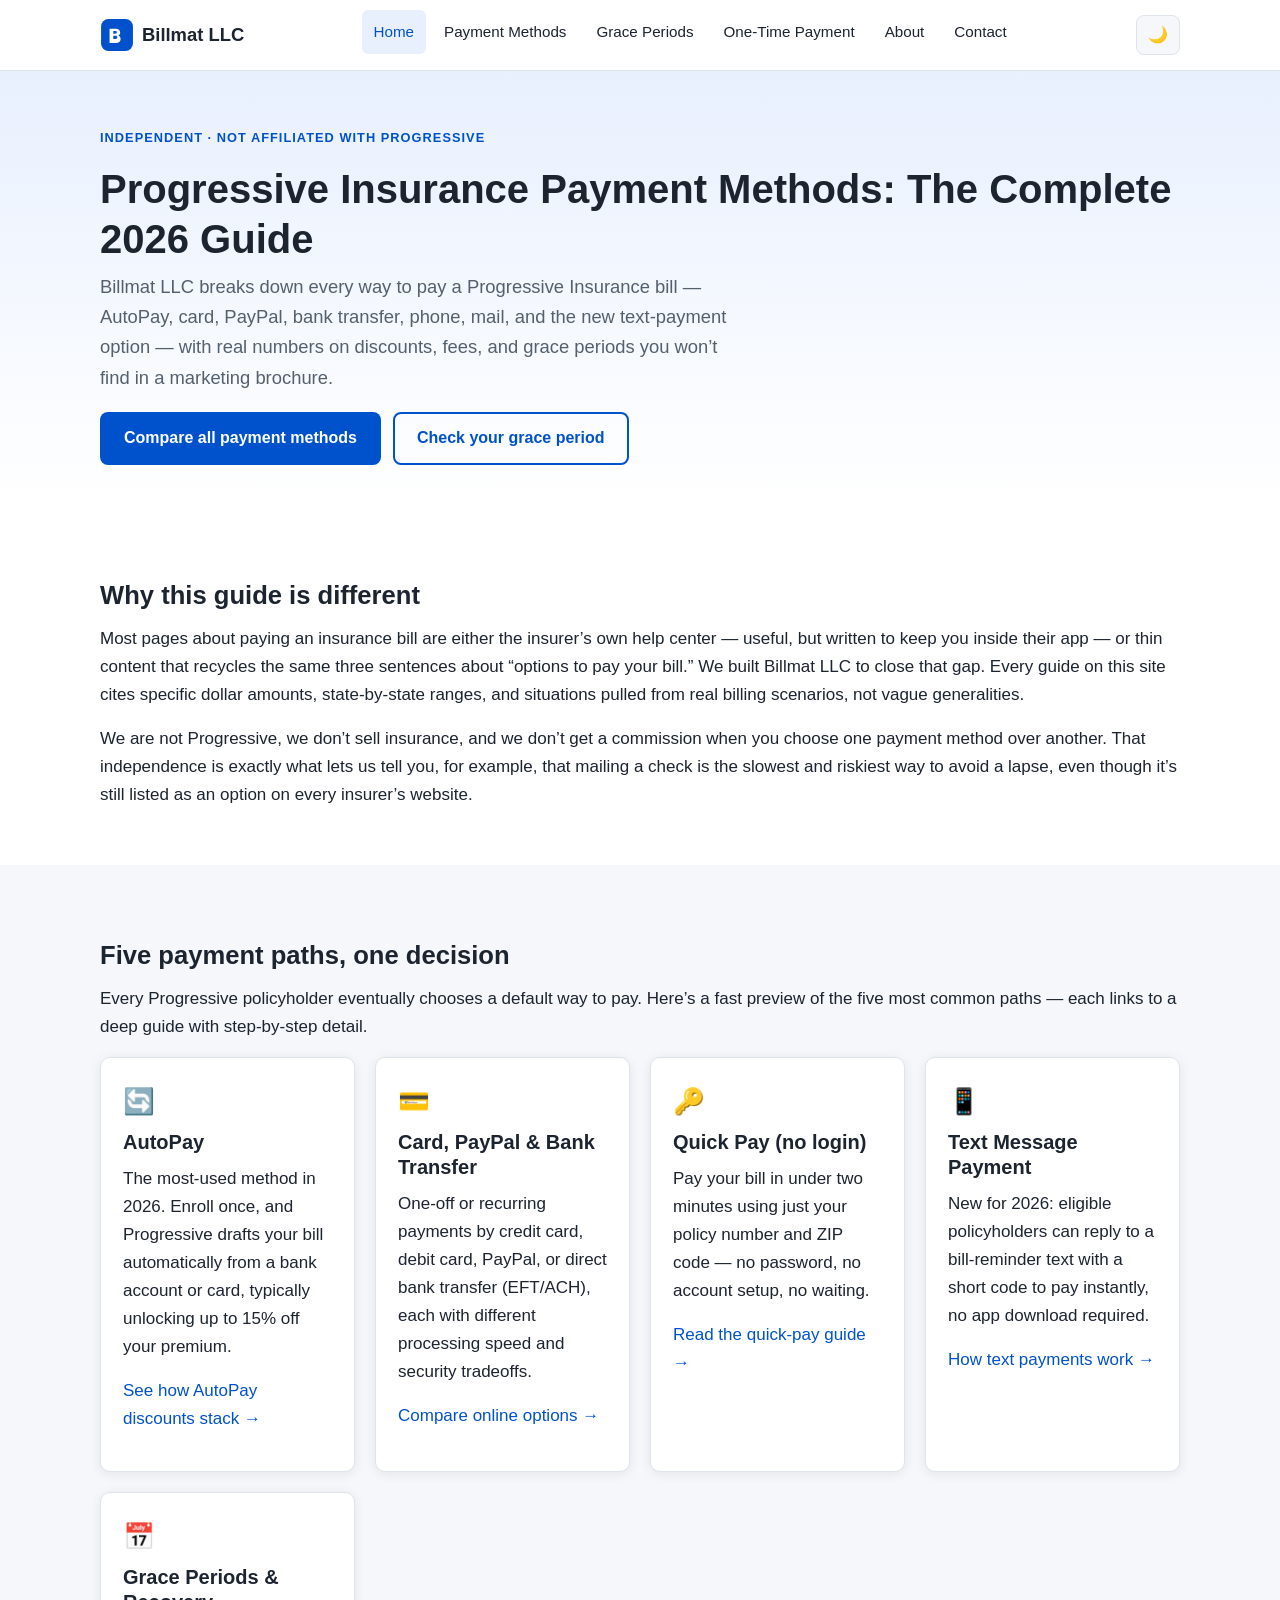
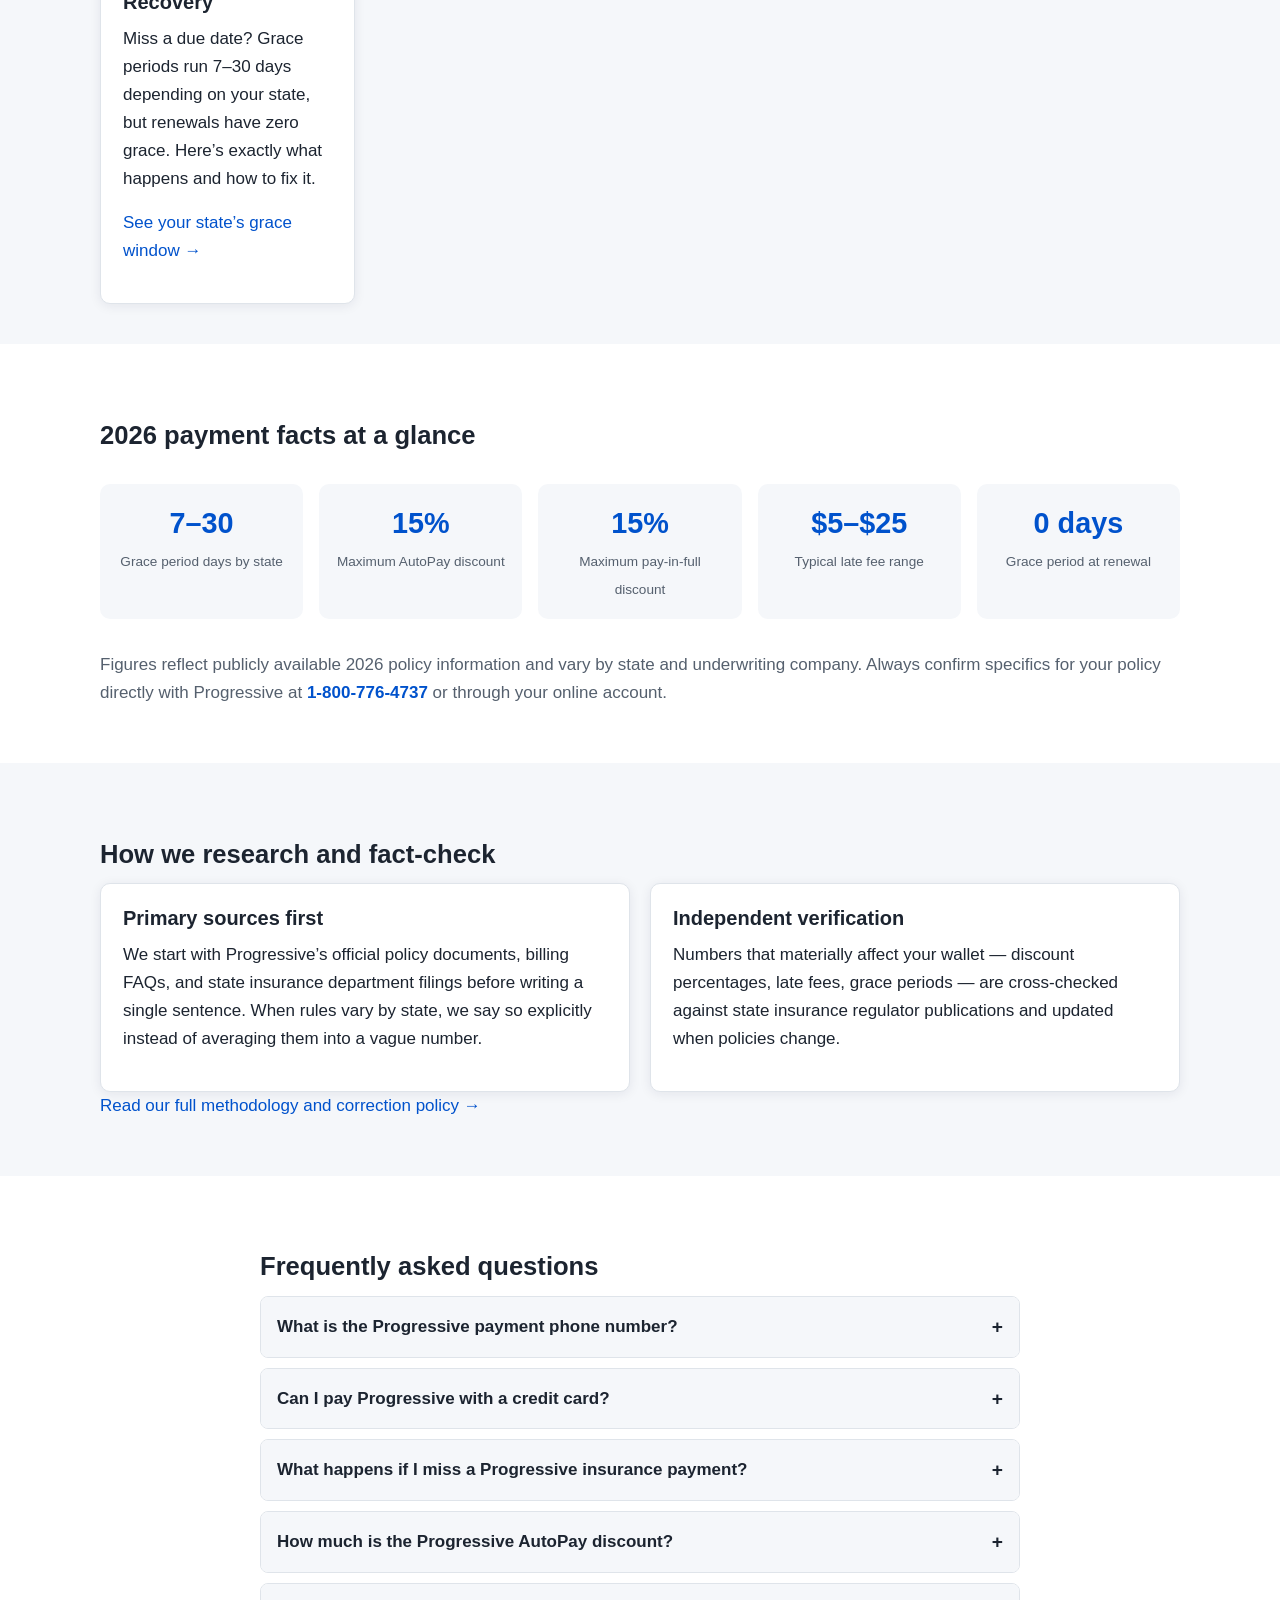
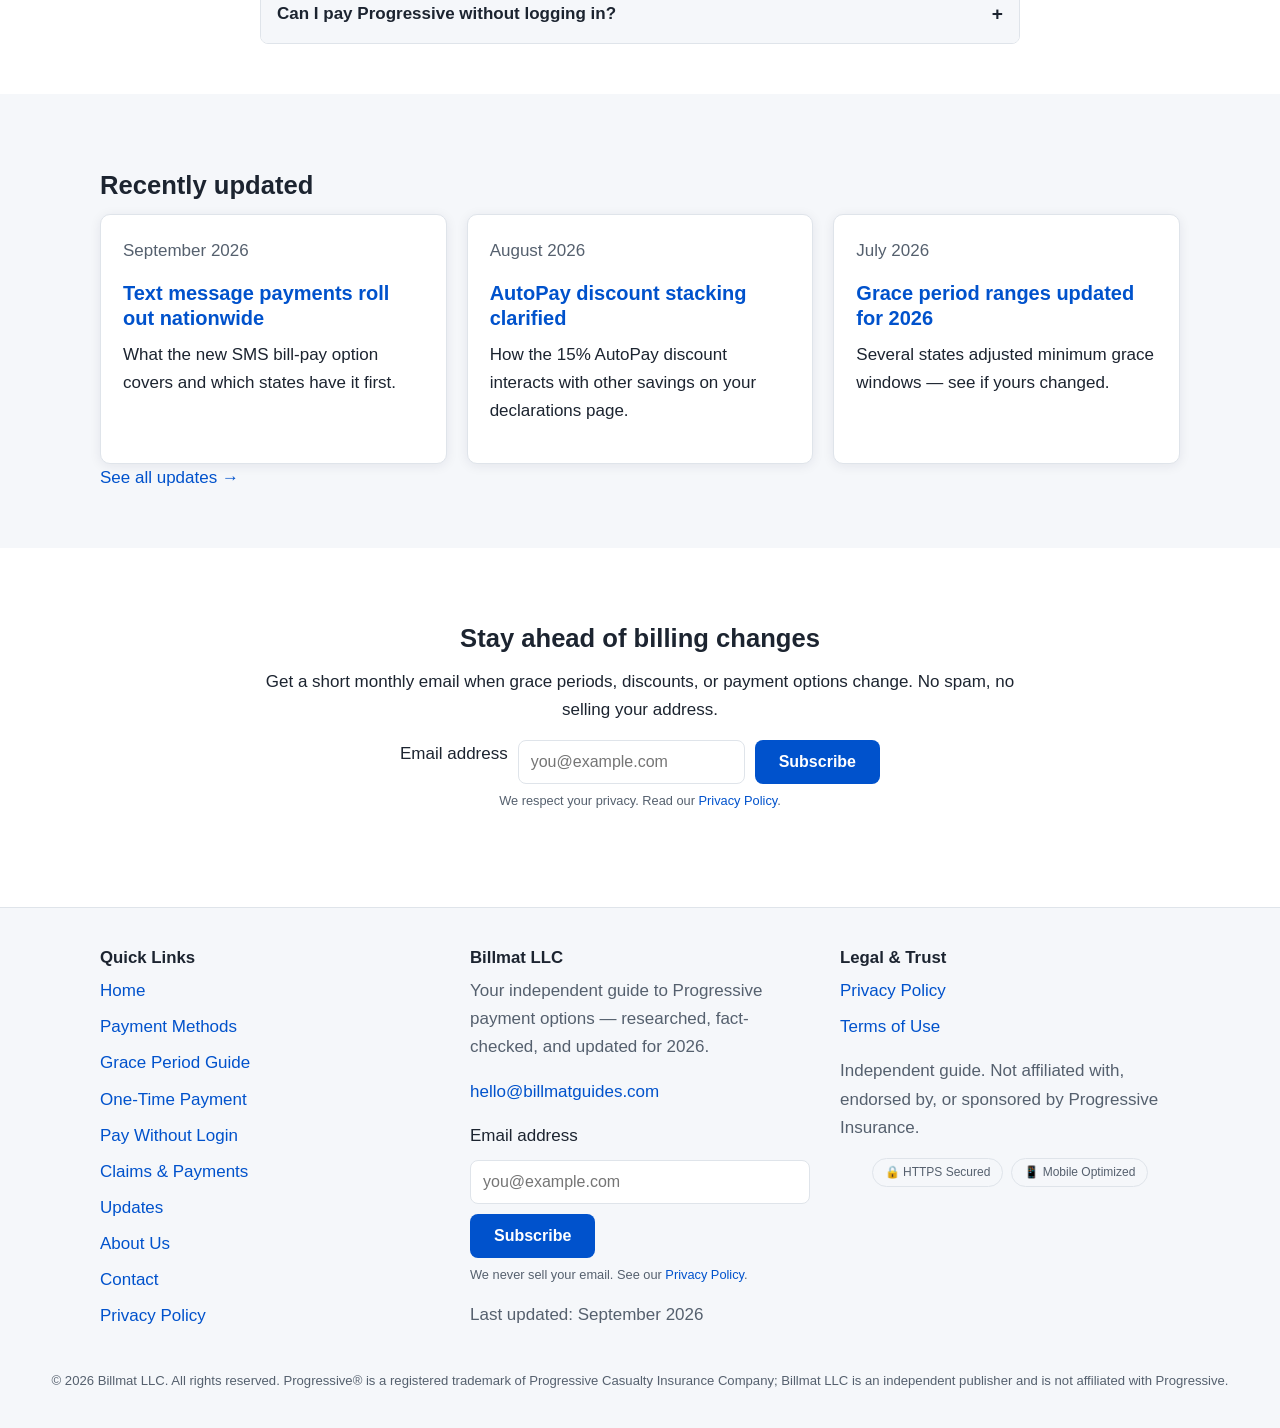
==== commit d64ce872: "Add Google site verification meta tag" ====
--- a/index.html
+++ b/index.html
@@ -10,6 +10,7 @@
   <meta property="og:title" content="Progressive Insurance Payment Methods: Complete 2026 Guide | Billmat LLC">
   <meta property="og:description" content="Independent, fact-checked guide to every way to pay Progressive Insurance: AutoPay, card, PayPal, bank transfer, phone, mail, and text payments.">
   <meta property="og:type" content="website">
+  <meta name="google-site-verification" content="9GxiXXgl8IHGsXKsqHJNRbUhGwKiGKTV47cFQ_Mvlko" />
   <meta property="og:url" content="https://github.com/progressiveguide/progressivequickpay/">
   <meta name="twitter:card" content="summary">
   <link rel="stylesheet" href="css/style.css">
@@ -154,7 +155,7 @@
         <div class="faq-accordion">
           <details class="accordion-item">
             <summary>What is the Progressive payment phone number?</summary>
-            <div class="accordion-body"><p>You can pay by phone using Progressive&rsquo;s automated system or a live agent at <span class="phone-cta">1-800-776-4737</span>, available 24/7 for automated payments. Have your policy number and payment method ready.</p></div>
+            <div class="accordion-body"><p>You can pay by phone using Progressive&rsquo;s automated system or a live agent at <span class="phone-cta">1-888-620-0950</span>, available 24/7 for automated payments. Have your policy number and payment method ready.</p></div>
           </details>
           <details class="accordion-item">
             <summary>Can I pay Progressive with a credit card?</summary>
@@ -262,4 +263,4 @@
   <button id="back-to-top" aria-label="Back to top">↑</button>
   <script src="js/main.js"></script>
 </body>
-</html>+</html>
--- a/css/style.css
+++ b/css/style.css
@@ -30,9 +30,13 @@
   --color-primary-light: #17253f;
 }
 
-* { box-sizing: border-box; }
-
-html { scroll-behavior: smooth; }
+*, *::before, *::after { box-sizing: border-box; }
+
+html {
+  scroll-behavior: smooth;
+  overflow-x: hidden;
+  width: 100%;
+}
 
 body {
   margin: 0;
@@ -42,9 +46,13 @@
   line-height: 1.65;
   font-size: 17px;
   transition: background 0.2s ease, color 0.2s ease;
-}
-
-img, svg { max-width: 100%; display: block; }
+  overflow-x: hidden;
+  width: 100%;
+}
+
+main { width: 100%; min-width: 0; }
+
+img, svg, video, iframe { max-width: 100%; height: auto; display: block; }
 
 a { color: var(--color-primary); text-decoration: none; }
 a:hover { text-decoration: underline; }
@@ -59,20 +67,25 @@
 h3 { font-size: 1.25rem; margin: 1.6rem 0 0.6rem; }
 h4 { font-size: 1.05rem; margin: 1.2rem 0 0.5rem; }
 
-p { margin: 0 0 1rem; }
-ul, ol { margin: 0 0 1rem; padding-left: 1.4rem; }
-li { margin-bottom: 0.35rem; }
+p { margin: 0 0 1rem; overflow-wrap: anywhere; word-break: break-word; }
+ul, ol { margin: 0 0 1rem; padding-left: 1.4rem; min-width: 0; }
+li { margin-bottom: 0.35rem; overflow-wrap: anywhere; word-break: break-word; }
 
 .container {
   width: 100%;
   max-width: 1120px;
+  min-width: 0;
   margin: 0 auto;
   padding: 0 20px;
 }
 
 .prose {
   max-width: var(--max-width);
+  width: 100%;
+  min-width: 0;
   margin: 0 auto;
+  overflow-wrap: anywhere;
+  word-break: break-word;
 }
 
 /* Skip link */
@@ -104,6 +117,7 @@
   margin: 0 auto;
   gap: 16px;
 }
+.nav-wrap > * { min-width: 0; }
 .brand {
   display: flex;
   align-items: center;
@@ -111,6 +125,9 @@
   font-weight: 800;
   font-size: 1.15rem;
   color: var(--color-text);
+  min-width: 0;
+  overflow-wrap: anywhere;
+  word-break: break-word;
 }
 .brand:hover { text-decoration: none; }
 .brand .logo-mark {
@@ -126,6 +143,7 @@
   padding: 0;
   flex-wrap: nowrap;
 }
+nav.primary-nav, nav.primary-nav li { min-width: 0; }
 nav.primary-nav a {
   display: inline-block;
   padding: 10px 12px;
@@ -134,6 +152,9 @@
   color: var(--color-text);
   border-radius: 6px;
   font-size: 0.95rem;
+  overflow-wrap: anywhere;
+  word-break: break-word;
+  white-space: normal;
 }
 nav.primary-nav a:hover, nav.primary-nav a[aria-current="page"] {
   background: var(--color-primary-light);
@@ -190,6 +211,7 @@
 .btn-outline { background: transparent; border-color: var(--color-primary); color: var(--color-primary); }
 .btn-outline:hover { background: var(--color-primary-light); text-decoration: none; }
 .btn-block { display: block; width: 100%; text-align: center; }
+.btn { overflow-wrap: anywhere; word-break: break-word; white-space: normal; }
 
 /* ---------- Hero ---------- */
 .hero {
@@ -207,9 +229,10 @@
 .hero-ctas { display: flex; gap: 12px; flex-wrap: wrap; margin-top: 1.2rem; }
 
 /* ---------- Cards / Grids ---------- */
-.grid { display: grid; gap: 20px; }
+.grid { display: grid; gap: 20px; min-width: 0; }
 .grid-3 { grid-template-columns: repeat(auto-fit, minmax(240px, 1fr)); }
 .grid-2 { grid-template-columns: repeat(auto-fit, minmax(300px, 1fr)); }
+.grid > * { min-width: 0; }
 
 .card {
   background: var(--color-bg);
@@ -217,6 +240,9 @@
   border-radius: var(--radius);
   padding: 22px;
   box-shadow: var(--shadow);
+  min-width: 0;
+  overflow-wrap: anywhere;
+  word-break: break-word;
 }
 .card h3 { margin-top: 0; }
 .card .icon { font-size: 1.6rem; margin-bottom: 8px; }
@@ -226,8 +252,10 @@
   grid-template-columns: repeat(auto-fit, minmax(150px, 1fr));
   gap: 16px;
   margin: 2rem 0;
-}
-.stat { text-align: center; padding: 16px; background: var(--color-bg-alt); border-radius: var(--radius); }
+  min-width: 0;
+}
+.stats-strip > * { min-width: 0; }
+.stat { text-align: center; padding: 16px; background: var(--color-bg-alt); border-radius: var(--radius); min-width: 0; }
 .stat .num { font-size: 1.8rem; font-weight: 800; color: var(--color-primary); display: block; }
 .stat .label { font-size: 0.85rem; color: var(--color-text-muted); }
 
@@ -236,7 +264,13 @@
 section.alt { background: var(--color-bg-alt); }
 
 /* ---------- Tables ---------- */
-.table-wrap { overflow-x: auto; margin: 1.2rem 0; }
+.table-wrap {
+  overflow-x: auto;
+  -webkit-overflow-scrolling: touch;
+  margin: 1.2rem 0;
+  max-width: 100%;
+  width: 100%;
+}
 table {
   width: 100%;
   border-collapse: collapse;
@@ -248,6 +282,8 @@
   padding: 10px 12px;
   text-align: left;
   vertical-align: top;
+  overflow-wrap: anywhere;
+  word-break: break-word;
 }
 th {
   background: var(--color-bg-alt);
@@ -270,10 +306,12 @@
 /* ---------- Layout with TOC ---------- */
 .page-layout {
   display: grid;
-  grid-template-columns: 240px 1fr;
+  grid-template-columns: minmax(0, 240px) minmax(0, 1fr);
   gap: 40px;
   align-items: start;
-}
+  min-width: 0;
+}
+.page-layout > * { min-width: 0; }
 .toc {
   position: sticky;
   top: 90px;
@@ -282,14 +320,18 @@
   border-radius: var(--radius);
   padding: 16px;
   font-size: 0.9rem;
+  max-width: 100%;
+  min-width: 0;
+  overflow-wrap: anywhere;
+  word-break: break-word;
 }
 .toc h2 { margin-top: 0; font-size: 1rem; }
 .toc ul { list-style: none; padding-left: 0; margin: 0; }
 .toc li { margin-bottom: 8px; }
 
-@media (max-width: 900px) {
-  .page-layout { grid-template-columns: 1fr; }
-  .toc { position: static; }
+@media (max-width: 1024px) {
+  .page-layout { grid-template-columns: minmax(0, 1fr); }
+  .toc { position: static; margin-bottom: 16px; }
 }
 
 /* ---------- FAQ Accordion ---------- */
@@ -317,10 +359,13 @@
   border-radius: var(--radius);
   padding: 24px;
   box-shadow: var(--shadow);
+  max-width: 100%;
+  min-width: 0;
 }
 .calc-box label { display: block; font-weight: 600; margin-bottom: 6px; }
 .calc-box input, .calc-box select {
   width: 100%;
+  max-width: 100%;
   min-height: 44px;
   padding: 8px 10px;
   border: 1px solid var(--color-border);
@@ -330,31 +375,35 @@
   background: var(--color-bg);
   color: var(--color-text);
 }
-.calc-results { display: grid; grid-template-columns: repeat(auto-fit, minmax(180px,1fr)); gap: 14px; margin-top: 10px; }
-.calc-results .result-card { background: var(--color-primary-light); border-radius: 8px; padding: 14px; }
+.calc-results { display: grid; grid-template-columns: repeat(auto-fit, minmax(180px,1fr)); gap: 14px; margin-top: 10px; min-width: 0; }
+.calc-results > * { min-width: 0; }
+.calc-results .result-card { background: var(--color-primary-light); border-radius: 8px; padding: 14px; min-width: 0; overflow-wrap: anywhere; word-break: break-word; }
 .calc-results .result-card .amount { font-size: 1.4rem; font-weight: 800; color: var(--color-primary-dark); }
 .calc-results .result-card.best { outline: 2px solid var(--color-success); }
 .calc-results .result-card .badge { display:inline-block; background: var(--color-success); color:#fff; font-size:0.7rem; padding:2px 8px; border-radius:10px; margin-bottom:6px; }
 
 /* ---------- Decision tree ---------- */
-.decision-tree fieldset { border: 1px solid var(--color-border); border-radius: 8px; padding: 14px; margin-bottom: 14px; }
+.decision-tree fieldset { border: 1px solid var(--color-border); border-radius: 8px; padding: 14px; margin-bottom: 14px; min-width: 0; }
 .decision-tree legend { font-weight: 700; padding: 0 6px; }
 .decision-tree label { display: flex; gap: 8px; align-items: center; margin-bottom: 8px; font-weight: 400; }
-#decision-result { margin-top: 16px; padding: 16px; border-radius: 8px; background: var(--color-primary-light); display: none; }
+#decision-result { margin-top: 16px; padding: 16px; border-radius: 8px; background: var(--color-primary-light); display: none; max-width: 100%; overflow-wrap: anywhere; word-break: break-word; }
 #decision-result.show { display: block; }
 
 /* ---------- Grace checker ---------- */
-#grace-result { margin-top: 14px; padding: 14px; border-radius: 8px; background: var(--color-bg-alt); display:none; }
+#grace-result { margin-top: 14px; padding: 14px; border-radius: 8px; background: var(--color-bg-alt); display:none; max-width: 100%; overflow-wrap: anywhere; word-break: break-word; }
 #grace-result.show { display: block; }
 
 /* ---------- Timeline ---------- */
-.timeline { display: flex; flex-wrap: wrap; gap: 12px; margin: 1.5rem 0; }
+.timeline { display: flex; flex-wrap: wrap; gap: 12px; margin: 1.5rem 0; min-width: 0; }
 .timeline .step {
   flex: 1 1 180px;
+  min-width: 0;
   background: var(--color-bg-alt);
   border-left: 4px solid var(--color-primary);
   padding: 14px;
   border-radius: 8px;
+  overflow-wrap: anywhere;
+  word-break: break-word;
 }
 .timeline .step.danger { border-left-color: var(--color-danger); }
 .timeline .step.warning { border-left-color: var(--color-warning); }
@@ -367,6 +416,10 @@
   padding: 14px 16px;
   border-radius: 0 8px 8px 0;
   margin: 1.2rem 0;
+  max-width: 100%;
+  min-width: 0;
+  overflow-wrap: anywhere;
+  word-break: break-word;
 }
 .callout.warning { border-left-color: var(--color-warning); background: #fdf3e2; }
 [data-theme="dark"] .callout.warning { background: #3a2b0f; }
@@ -381,12 +434,16 @@
   gap: 16px;
   margin-top: 2.5rem;
   flex-wrap: wrap;
+  min-width: 0;
 }
 .prev-next a {
   flex: 1 1 200px;
+  min-width: 0;
   border: 1px solid var(--color-border);
   border-radius: 8px;
   padding: 14px;
+  overflow-wrap: anywhere;
+  word-break: break-word;
 }
 .prev-next .dir { font-size: 0.8rem; color: var(--color-text-muted); display:block; }
 
@@ -452,7 +509,9 @@
   max-width: 1120px;
   margin: 0 auto;
   padding: 0 20px;
-}
+  min-width: 0;
+}
+.footer-grid > * { min-width: 0; overflow-wrap: anywhere; word-break: break-word; }
 .footer-grid h4 { margin-top: 0; }
 .footer-grid ul { list-style: none; padding: 0; }
 .footer-grid li { margin-bottom: 8px; }
@@ -488,7 +547,8 @@
 .phone-cta { font-weight: 700; color: var(--color-primary); white-space: nowrap; }
 
 /* ---------- Responsive nav ---------- */
-@media (max-width: 960px) {
+@media (max-width: 1040px) {
+  .nav-wrap { position: relative; }
   nav.primary-nav {
     position: absolute;
     top: 100%;
@@ -497,8 +557,12 @@
     background: var(--color-bg);
     border-bottom: 1px solid var(--color-border);
     display: none;
+    max-width: 100%;
+    overflow-x: hidden;
+    max-height: calc(100dvh - 64px);
+    overflow-y: auto;
   }
-  nav.primary-nav ul { flex-direction: column; padding: 10px 20px; }
+  nav.primary-nav ul { flex-direction: column; padding: 10px 16px; }
   #nav-toggle:checked ~ nav.primary-nav { display: block; }
   .nav-toggle-label { display: flex; }
 }
@@ -508,4 +572,26 @@
   section { padding: 28px 0; }
   table { min-width: 420px; font-size: 0.9rem; }
   th, td { padding: 8px 8px; }
-}
+  .container { padding: 0 16px; }
+  .page-layout { gap: 24px; }
+  .card, .calc-box { padding: 16px; }
+  .toc { padding: 12px; }
+}
+
+@media (max-width: 420px) {
+  .container { padding: 0 12px; }
+  .nav-wrap { padding: 10px 12px; }
+  .hero { padding: 40px 0 28px; }
+  section { padding: 22px 0; }
+  .card, .calc-box { padding: 14px; }
+  .callout { padding: 12px 14px; }
+  table { min-width: 380px; font-size: 0.85rem; }
+  th, td { padding: 6px 6px; }
+  .grid, .stats-strip, .calc-results { gap: 12px; }
+}
+
+@media (max-width: 360px) {
+  .breadcrumbs { font-size: 0.78rem; }
+  .breadcrumbs .sep { margin: 0 3px; }
+  .phone-cta { white-space: normal; }
+}
